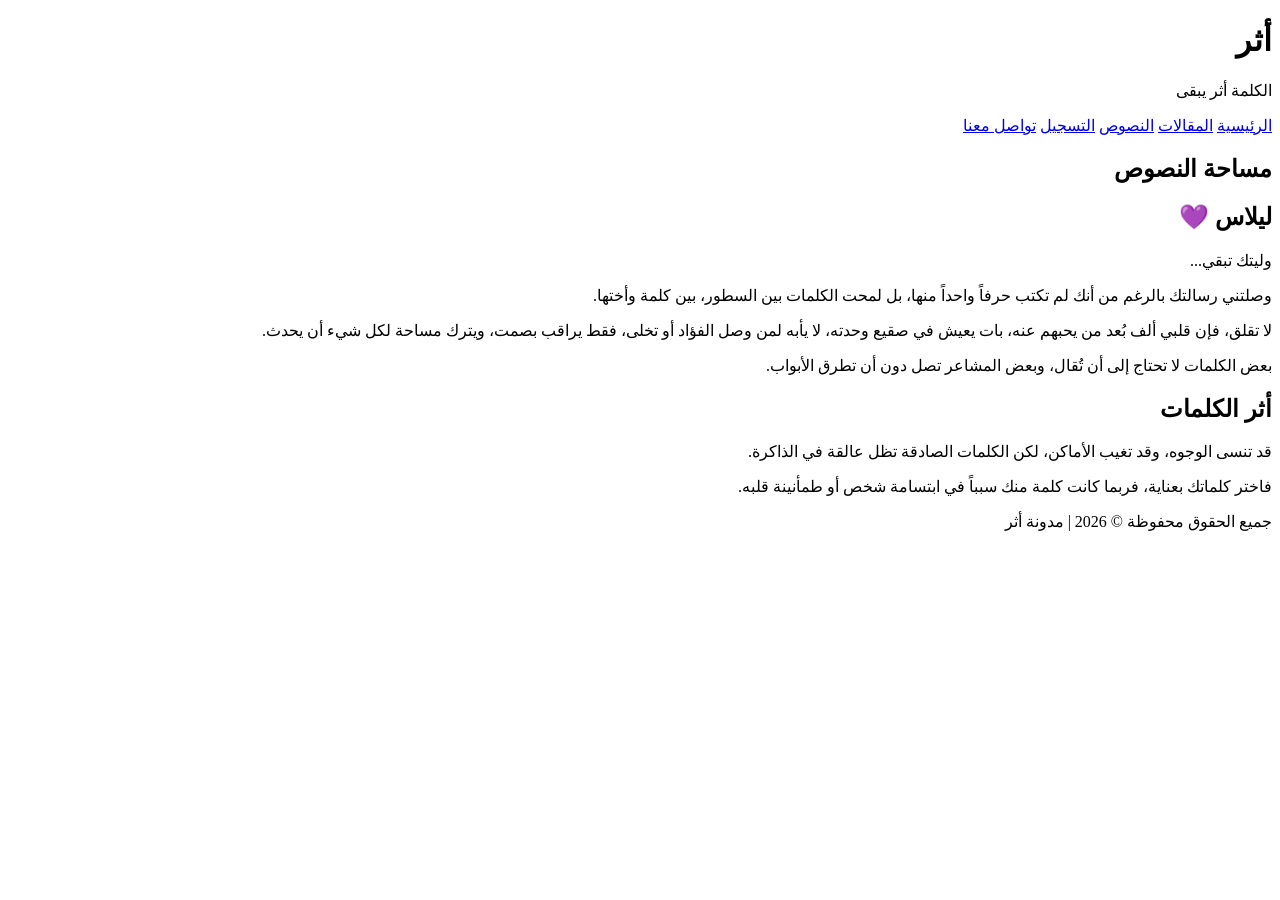
==== text.html @ d2a4d891 "Add files via upload" ====
<!DOCTYPE html>
<html lang="ar" dir="rtl">

<head>
    <meta charset="UTF-8">
    <meta name="viewport" content="width=device-width, initial-scale=1.0">
    <title>النصوص | مدونة أثر</title>
    <link rel="stylesheet" href="style.css">
</head>

<body>

<header class="header">
    <div class="container">

        <h1 class="logo">أثر</h1>
        <p class="tagline">الكلمة أثر يبقى</p>

        <nav class="navbar">
            <a href="index.html">الرئيسية</a>
            <a href="article.html">المقالات</a>
            <a href="text.html" class="active">النصوص</a>
            <a href="login.html">التسجيل</a>
            <a href="contact.html">تواصل معنا</a>
        </nav>

    </div>
</header>

<main class="container">

    <h2 class="section-title">مساحة النصوص</h2>

    <article class="article">

        <h2>ليلاس 💜</h2>

        <p>
            وليتك تبقي...
        </p>

        <p>
            وصلتني رسالتك بالرغم من أنك لم تكتب حرفاً واحداً منها،
            بل لمحت الكلمات بين السطور، بين كلمة وأختها.
        </p>

        <p>
            لا تقلق، فإن قلبي ألف بُعد من يحبهم عنه،
            بات يعيش في صقيع وحدته، لا يأبه لمن وصل الفؤاد أو تخلى،
            فقط يراقب بصمت، ويترك مساحة لكل شيء أن يحدث.
        </p>

        <p>
            بعض الكلمات لا تحتاج إلى أن تُقال،
            وبعض المشاعر تصل دون أن تطرق الأبواب.
        </p>

    </article>

    <article class="article">

        <h2>أثر الكلمات</h2>

        <p>
            قد تنسى الوجوه، وقد تغيب الأماكن،
            لكن الكلمات الصادقة تظل عالقة في الذاكرة.
        </p>

        <p>
            فاختر كلماتك بعناية، فربما كانت كلمة منك
            سبباً في ابتسامة شخص أو طمأنينة قلبه.
        </p>

    </article>

</main>

<footer class="footer">
    <p>جميع الحقوق محفوظة © 2026 | مدونة أثر</p>
</footer>

<script src="script.js"></script>

</body>
</html>
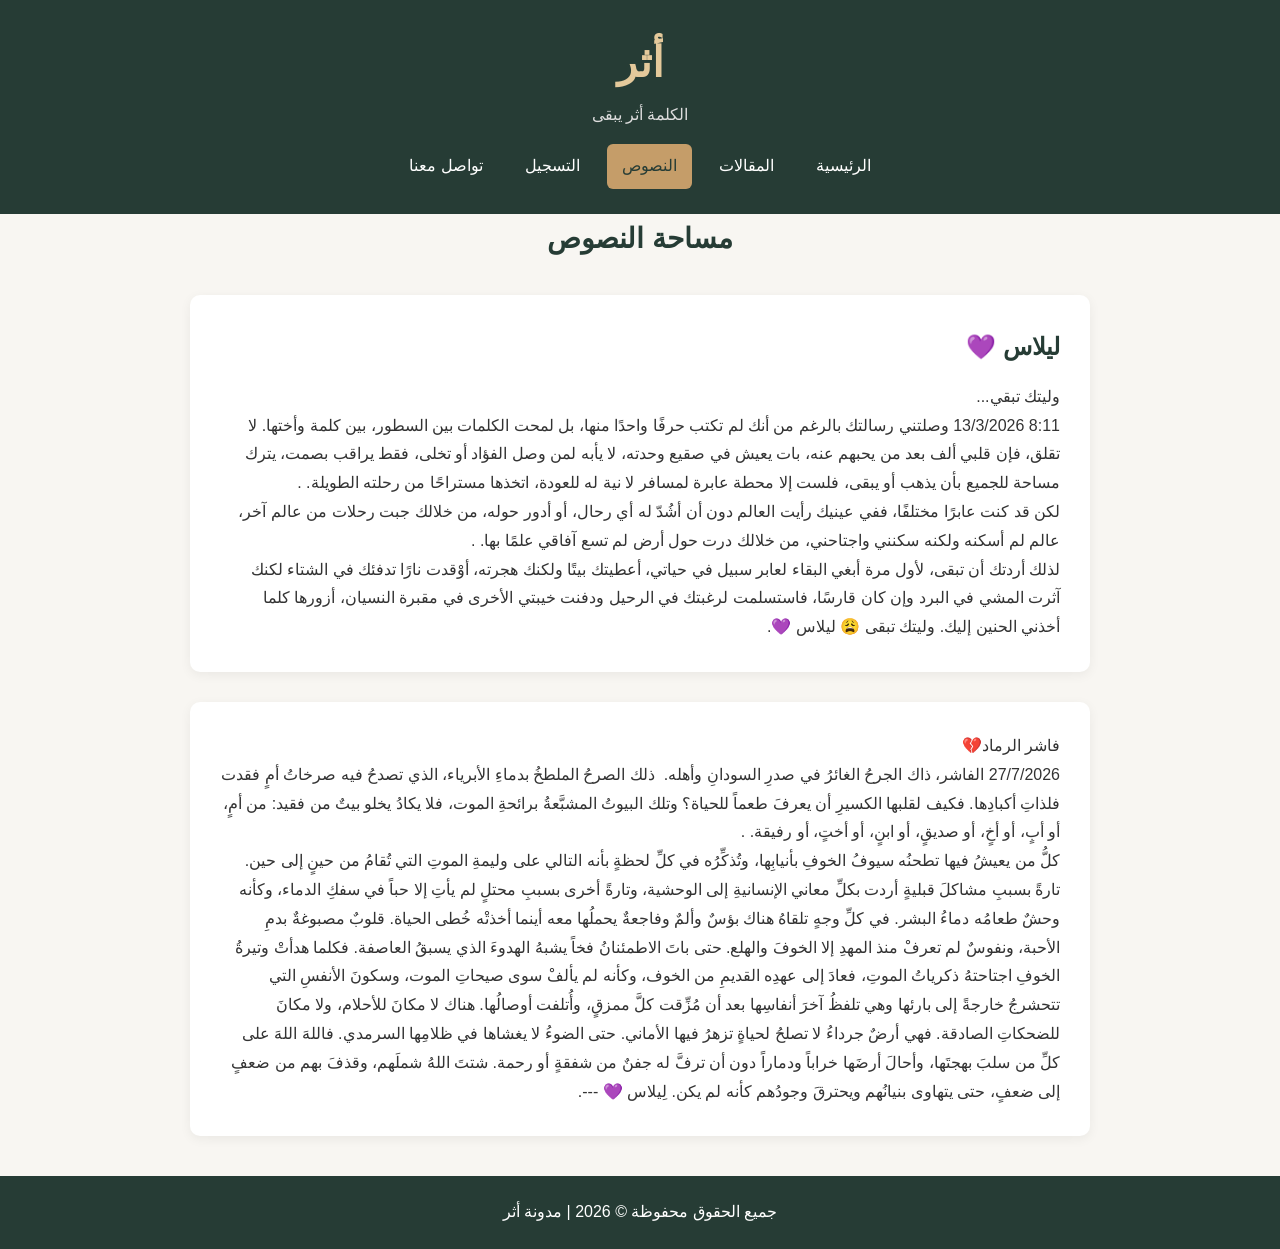
==== commit 677c2a8d: "Revise text content for improved narrative flow Updated the text content in 'text.html' to enhance t" ====
--- a/text.html
+++ b/text.html
@@ -40,35 +40,57 @@
         </p>
 
         <p>
-            وصلتني رسالتك بالرغم من أنك لم تكتب حرفاً واحداً منها،
-            بل لمحت الكلمات بين السطور، بين كلمة وأختها.
+         8:11 13/3/2026
+
+وصلتني رسالتك بالرغم من أنك لم تكتب حرفًا واحدًا منها، بل لمحت الكلمات بين السطور، بين كلمة وأختها. لا تقلق، فإن قلبي ألف بعد من يحبهم عنه، بات يعيش في صقيع وحدته، لا يأبه لمن وصل الفؤاد أو تخلى، فقط يراقب بصمت، يترك مساحة للجميع بأن يذهب أو يبقى، فلست إلا محطة عابرة لمسافر لا نية له للعودة، اتخذها مستراحًا من رحلته الطويلة.
+.
         </p>
 
         <p>
-            لا تقلق، فإن قلبي ألف بُعد من يحبهم عنه،
-            بات يعيش في صقيع وحدته، لا يأبه لمن وصل الفؤاد أو تخلى،
-            فقط يراقب بصمت، ويترك مساحة لكل شيء أن يحدث.
+         لكن قد كنت عابرًا مختلفًا، ففي عينيك رأيت العالم دون أن أشُدّ له أي رحال، أو أدور حوله، من خلالك جبت رحلات من عالم آخر، عالم لم أسكنه ولكنه سكنني واجتاحني، من خلالك درت حول أرض لم تسع آفاقي علمًا بها.
+.
         </p>
 
         <p>
-            بعض الكلمات لا تحتاج إلى أن تُقال،
-            وبعض المشاعر تصل دون أن تطرق الأبواب.
+         لذلك أردتك أن تبقى، لأول مرة أبغي البقاء لعابر سبيل في حياتي، أعطيتك بيتًا ولكنك هجرته، أوْقدت نارًا تدفئك في الشتاء لكنك آثرت المشي في البرد وإن كان قارسًا، فاستسلمت لرغبتك في الرحيل ودفنت خيبتي الأخرى في مقبرة النسيان، أزورها كلما أخذني الحنين إليك.
+
+وليتك تبقى 😩
+ليلاس 💜.
         </p>
 
     </article>
 
     <article class="article">
 
-        <h2>أثر الكلمات</h2>
+    </h2>فاشر الرماد💔</h2>
 
         <p>
-            قد تنسى الوجوه، وقد تغيب الأماكن،
-            لكن الكلمات الصادقة تظل عالقة في الذاكرة.
+         27/7/2026
+         الفاشر، ذاك الجرحُ الغائرُ في صدرِ السودانِ وأهله.  
+ذلك الصرحُ الملطخُ بدماءِ الأبرياء، الذي تصدحُ فيه صرخاتُ أمٍ فقدت فلذاتِ أكبادِها. فكيف لقلبها الكسيرِ أن يعرفَ طعماً للحياة؟
+وتلك البيوتُ المشبَّعةُ برائحةِ الموت، فلا يكادُ يخلو بيتٌ من فقيد: من أمٍ، أو أبٍ، أو أخٍ، أو صديقٍ، أو ابنٍ، أو أختٍ، أو رفيقة. 
+.
         </p>
 
         <p>
-            فاختر كلماتك بعناية، فربما كانت كلمة منك
-            سبباً في ابتسامة شخص أو طمأنينة قلبه.
+         كلُّ من يعيشُ فيها تطحنُه سيوفُ الخوفِ بأنيابِها، وتُذكِّرُه في كلِّ لحظةٍ بأنه التالي على وليمةِ الموتِ التي تُقامُ من حينٍ إلى حين. 
+تارةً بسببِ مشاكلَ قبليةٍ أردت بكلِّ معاني الإنسانيةِ إلى الوحشية، 
+وتارةً أخرى بسببِ محتلٍ لم يأتِ إلا حباً في سفكِ الدماء، وكأنه وحشٌ طعامُه دماءُ البشر.
+في كلِّ وجهٍ تلقاهُ هناك بؤسٌ وألمٌ وفاجعةٌ يحملُها معه أينما أخذتْه خُطى الحياة. 
+قلوبٌ مصبوغةٌ بدمِ الأحبة، ونفوسٌ لم تعرفْ منذ المهدِ إلا الخوفَ والهلع. 
+
+
+حتى باتَ الاطمئنانُ فخاً يشبهُ الهدوءَ الذي يسبقُ العاصفة. 
+فكلما هدأتْ وتيرةُ الخوفِ اجتاحتهُ ذكرياتُ الموتِ، فعادَ إلى عهدِه القديمِ من الخوف، وكأنه لم يألفْ سوى صيحاتِ الموت، وسكونَ الأنفسِ التي تتحشرجُ خارجةً إلى بارئها وهي تلفظُ آخرَ أنفاسِها بعد أن مُزِّقت كلَّ ممزقٍ، وأُتلفت أوصالُها.
+
+هناك لا مكانَ للأحلام، ولا مكانَ للضحكاتِ الصادقة. 
+فهي أرضٌ جرداءُ لا تصلحُ لحياةٍ تزهرُ فيها الأماني. 
+حتى الضوءُ لا يغشاها في ظلامِها السرمدي.
+
+فاللهَ اللهَ على كلِّ من سلبَ بهجتَها، وأحالَ أرضَها خراباً ودماراً دون أن ترفَّ له جفنٌ من شفقةٍ أو رحمة. 
+شتتَ اللهُ شملَهم، وقذفَ بهم من ضعفٍ إلى ضعفٍ، حتى يتهاوى بنيانُهم ويحترقَ وجودُهم كأنه لم يكن.
+لِيلاس 💜
+---.
         </p>
 
     </article>
@@ -82,4 +104,4 @@
 <script src="script.js"></script>
 
 </body>
-</html>+</html>
--- a/style.css
+++ b/style.css
@@ -0,0 +1,244 @@
+* {
+    margin: 0;
+    padding: 0;
+    box-sizing: border-box;
+}
+
+body {
+    font-family: Tahoma, Arial, sans-serif;
+    direction: rtl;
+    background-color: #f8f6f2;
+    color: #333;
+    line-height: 1.8;
+}
+
+.container {
+    width: 90%;
+    max-width: 1150px;
+    margin: auto;
+}
+
+/* رأس الصفحة */
+
+.header {
+    background-color: #263c35;
+    color: white;
+    padding: 25px 0;
+    text-align: center;
+}
+
+.logo {
+    font-size: 42px;
+    color: #e4c99b;
+}
+
+.tagline {
+    color: #ddd;
+    margin-bottom: 15px;
+}
+
+.navbar {
+    display: flex;
+    justify-content: center;
+    flex-wrap: wrap;
+    gap: 12px;
+}
+
+.navbar a {
+    text-decoration: none;
+    color: white;
+    padding: 8px 15px;
+    border-radius: 6px;
+    transition: 0.3s;
+}
+
+.navbar a:hover,
+.navbar a.active {
+    background-color: #c59d69;
+    color: #263c35;
+}
+
+/* الواجهة الرئيسية */
+
+.hero {
+    background: linear-gradient(135deg, #263c35, #526b5d);
+    color: white;
+    text-align: center;
+    padding: 90px 20px;
+}
+
+.hero h2 {
+    font-size: 34px;
+    margin-bottom: 15px;
+}
+
+.hero p {
+    max-width: 650px;
+    margin: auto;
+    font-size: 18px;
+}
+
+.btn {
+    display: inline-block;
+    background-color: #e4c99b;
+    color: #263c35;
+    text-decoration: none;
+    padding: 12px 28px;
+    border-radius: 7px;
+    margin-top: 25px;
+    transition: 0.3s;
+}
+
+.btn:hover {
+    background-color: white;
+}
+
+/* الأقسام */
+
+.section {
+    padding-top: 55px;
+    padding-bottom: 55px;
+}
+
+.section-title {
+    text-align: center;
+    color: #263c35;
+    margin-bottom: 30px;
+    font-size: 28px;
+}
+
+.cards {
+    display: grid;
+    grid-template-columns: repeat(auto-fit, minmax(250px, 1fr));
+    gap: 25px;
+}
+
+.card {
+    background-color: white;
+    padding: 25px;
+    border-radius: 12px;
+    box-shadow: 0 3px 12px rgba(0,0,0,0.08);
+    transition: 0.3s;
+}
+
+.card:hover {
+    transform: translateY(-5px);
+}
+
+.card h3 {
+    color: #263c35;
+    margin-bottom: 12px;
+}
+
+.card a {
+    display: inline-block;
+    color: #9b7545;
+    margin-top: 12px;
+    text-decoration: none;
+    font-weight: bold;
+}
+
+/* الاقتباس */
+
+.quote-section {
+    background-color: #e9e2d5;
+    padding: 55px 20px;
+    text-align: center;
+    color: #263c35;
+}
+
+/* النماذج */
+
+.form-container {
+    max-width: 600px;
+    margin: 50px auto;
+    padding: 30px;
+    background-color: white;
+    border-radius: 12px;
+    box-shadow: 0 3px 15px rgba(0,0,0,0.08);
+}
+
+.form-container h2 {
+    text-align: center;
+    color: #263c35;
+    margin-bottom: 25px;
+}
+
+.form-container label {
+    display: block;
+    margin-top: 15px;
+}
+
+.form-container input,
+.form-container textarea,
+.form-container select {
+    width: 100%;
+    padding: 12px;
+    margin-top: 7px;
+    border: 1px solid #ddd;
+    border-radius: 6px;
+    font-family: inherit;
+}
+
+.form-container button {
+    width: 100%;
+    padding: 13px;
+    margin-top: 20px;
+    background-color: #263c35;
+    color: white;
+    border: none;
+    border-radius: 6px;
+    cursor: pointer;
+    font-size: 16px;
+}
+
+.form-container button:hover {
+    background-color: #526b5d;
+}
+
+/* المقالات */
+
+.article {
+    background-color: white;
+    margin: 30px auto;
+    padding: 30px;
+    border-radius: 10px;
+    max-width: 900px;
+    box-shadow: 0 3px 12px rgba(0,0,0,0.06);
+}
+
+.article h2 {
+    color: #263c35;
+    margin-bottom: 15px;
+}
+
+/* التذييل */
+
+.footer {
+    background-color: #263c35;
+    color: white;
+    text-align: center;
+    padding: 22px;
+    margin-top: 40px;
+}
+
+/* الهواتف */
+
+@media (max-width: 600px) {
+    .hero h2 {
+        font-size: 26px;
+    }
+
+    .navbar {
+        gap: 5px;
+    }
+
+    .navbar a {
+        font-size: 13px;
+        padding: 7px;
+    }
+
+    .form-container {
+        margin: 25px 15px;
+    }
+}
